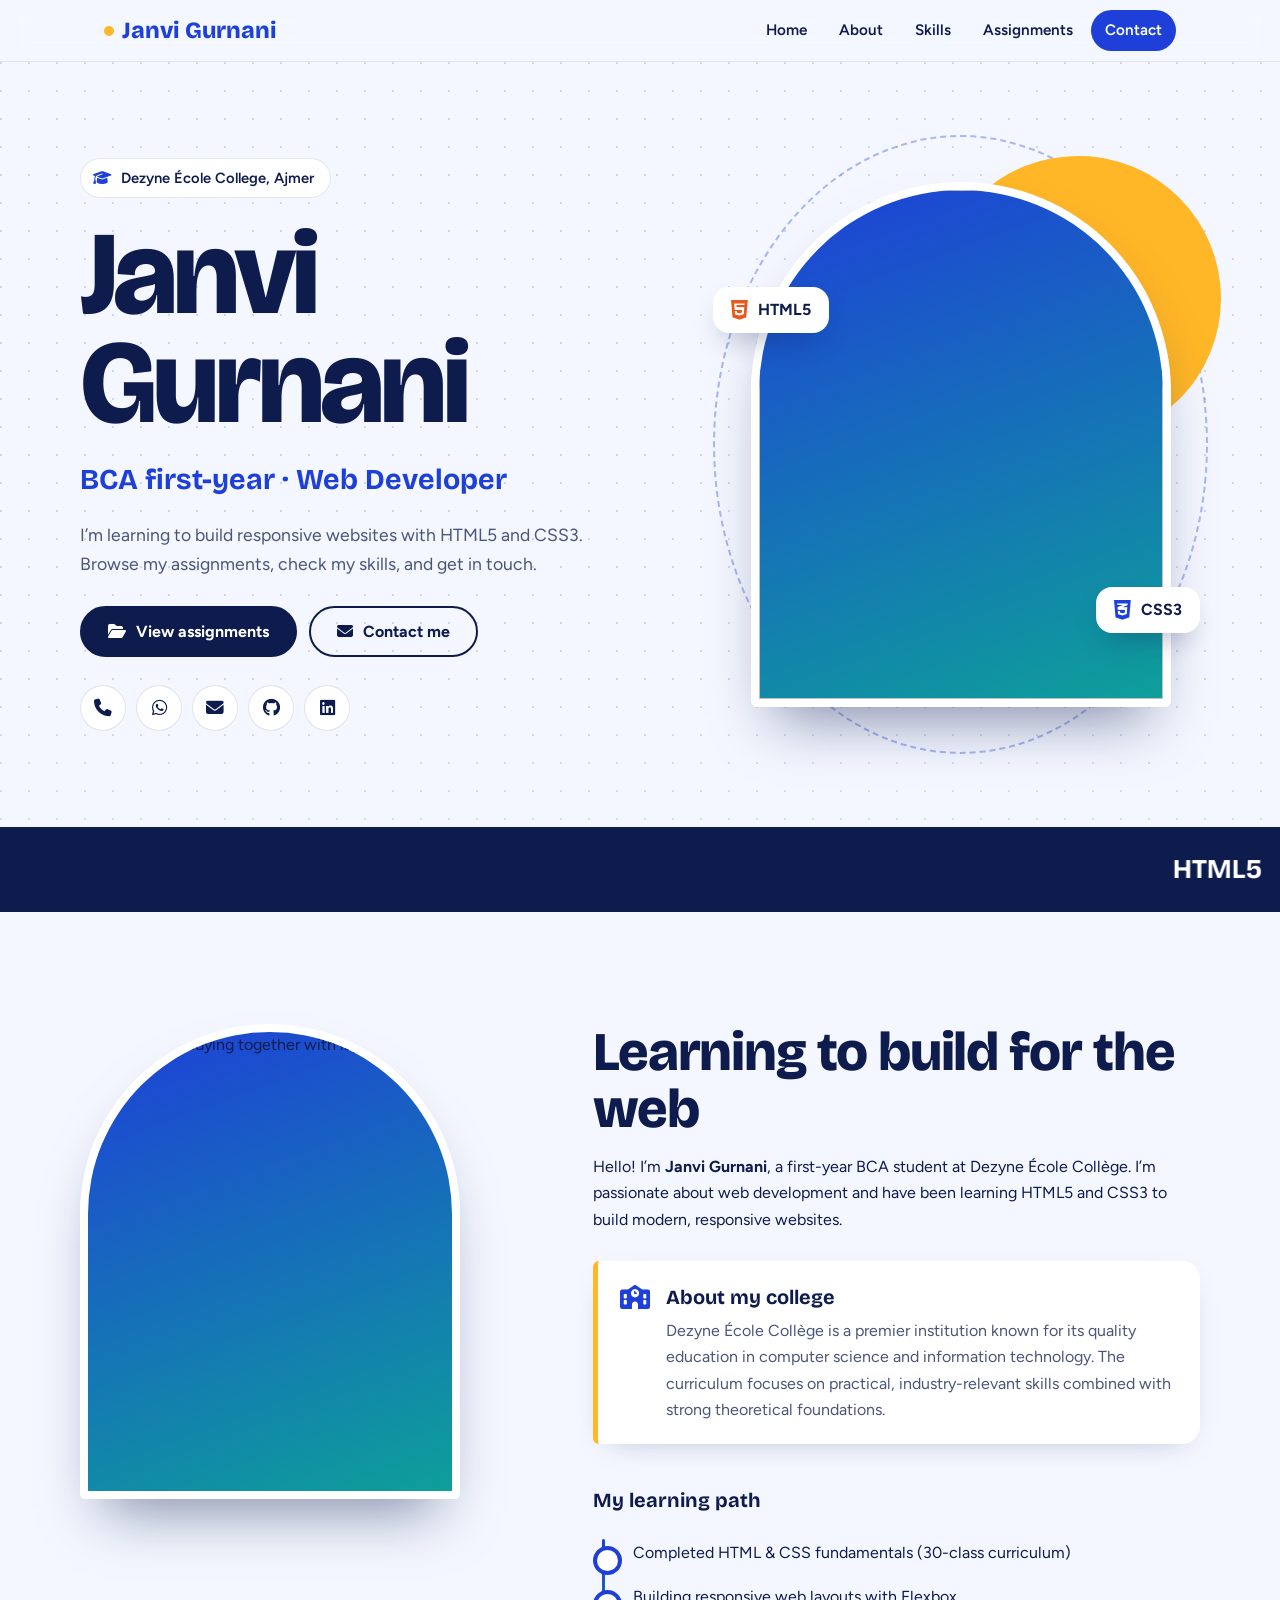
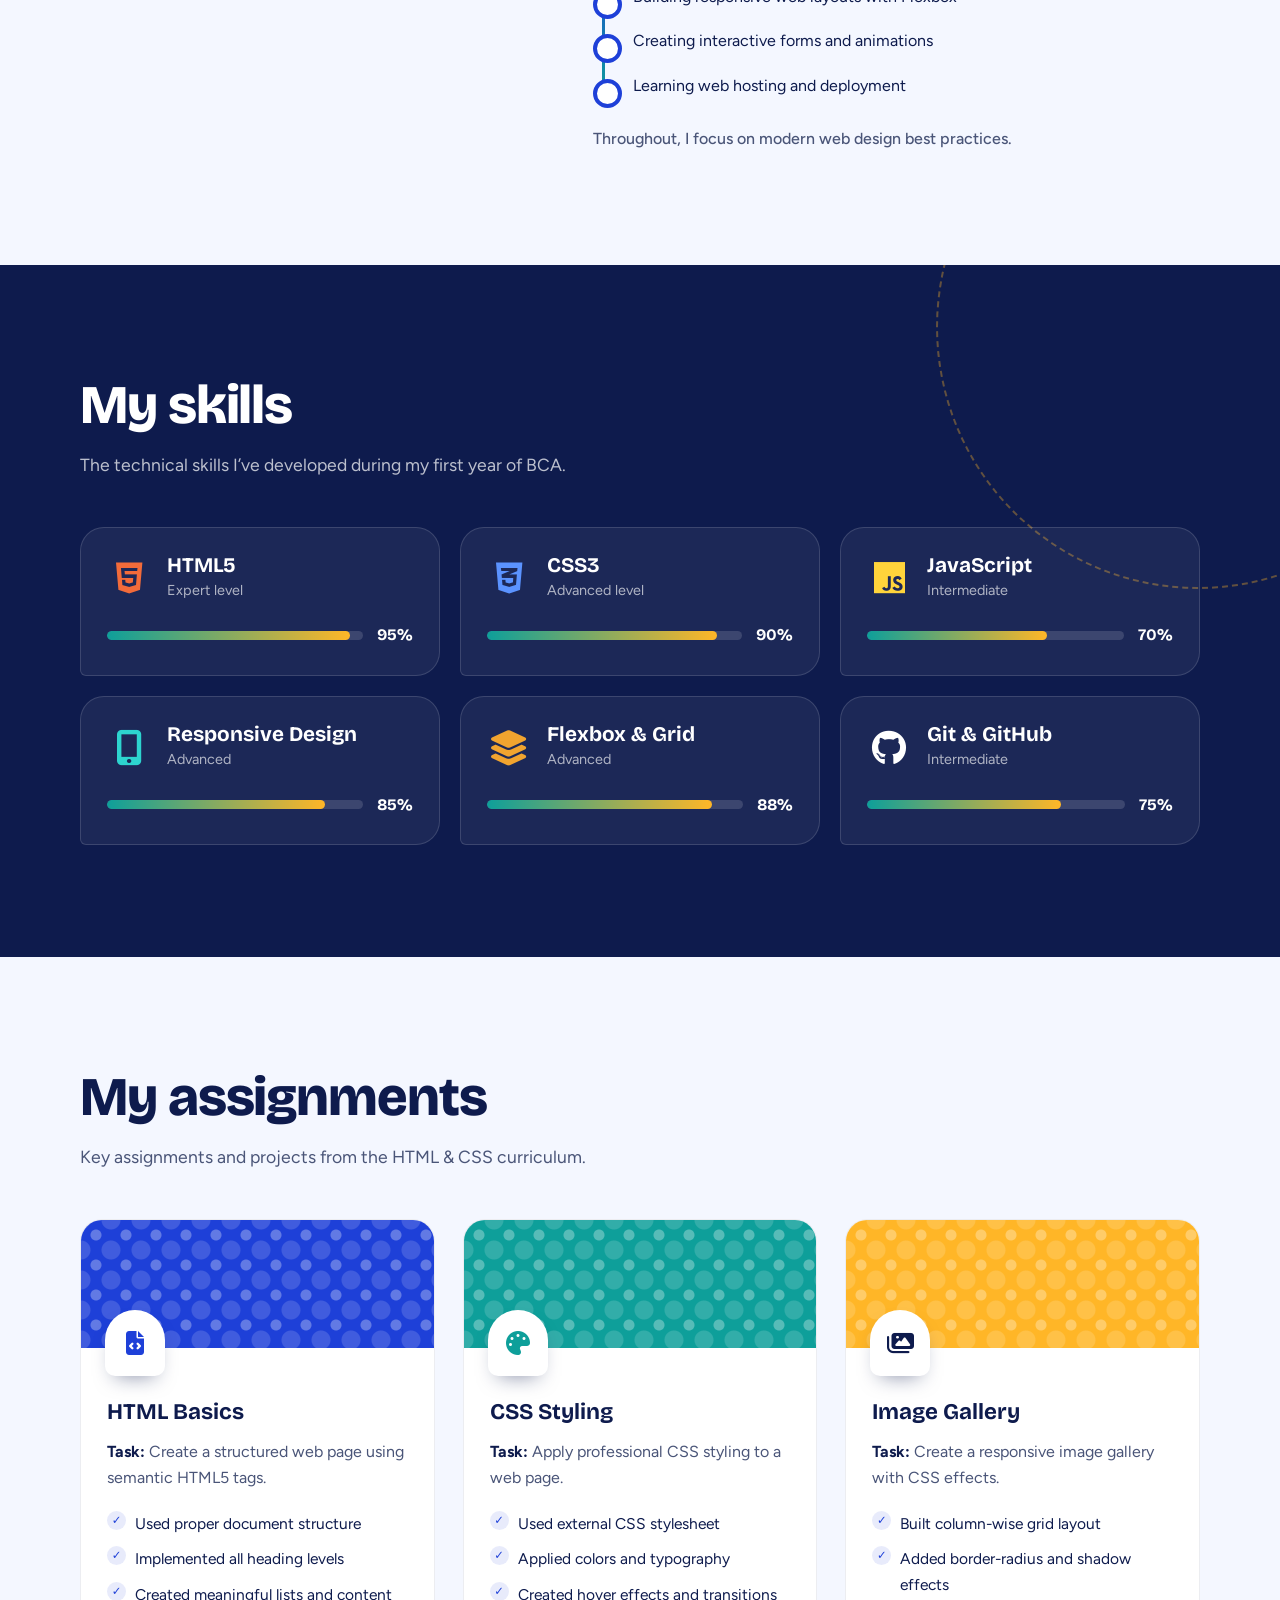
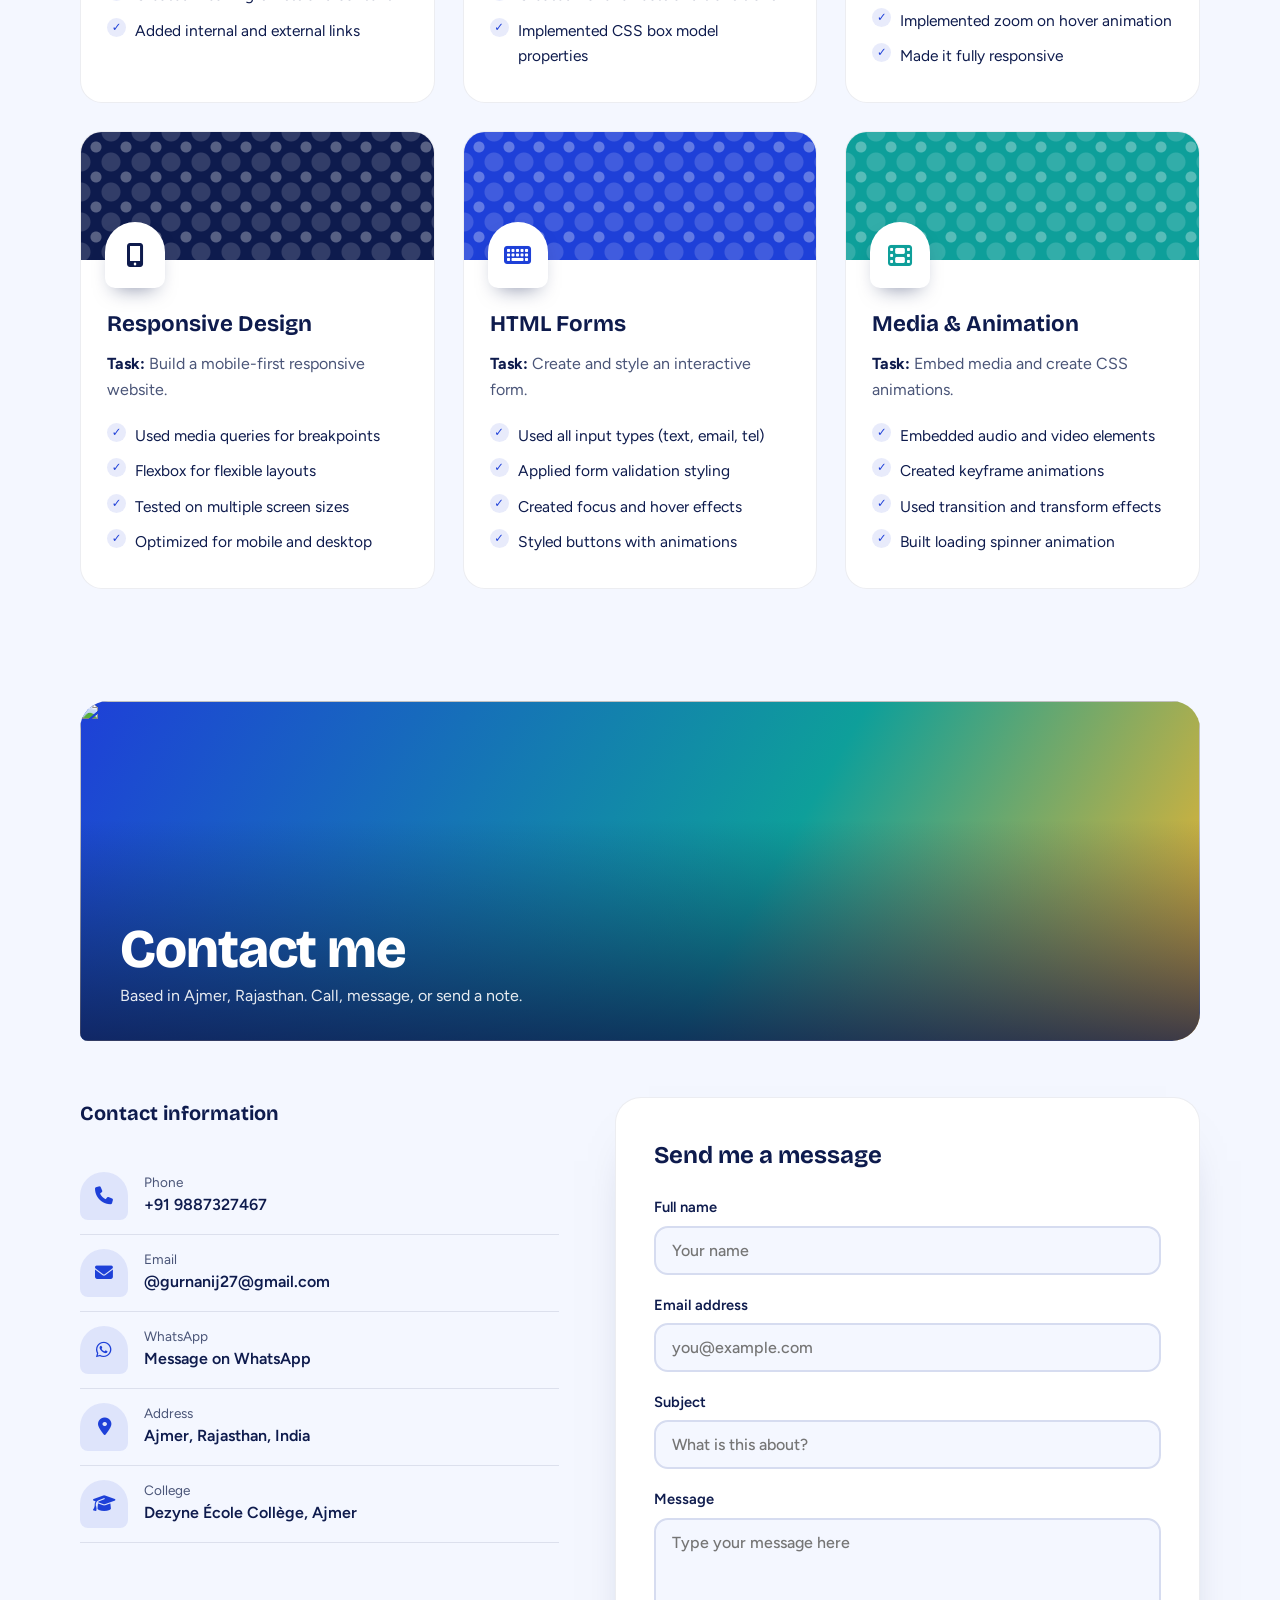
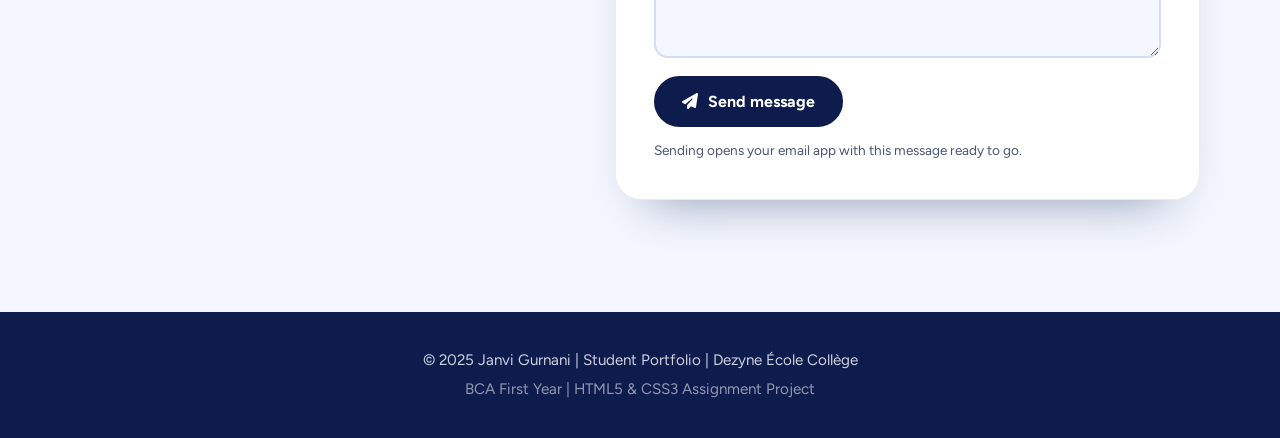
==== index.html @ 0226347c "Add files via upload" ====
<!DOCTYPE html>
<html lang="en">
<head>
    <meta charset="UTF-8">
    <meta name="viewport" content="width=device-width, initial-scale=1.0">
    <title>Document</title>
    <link rel="stylesheet" href="style.css">
    <link href="https://fonts.googleapis.com/css2?family=Bricolage+Grotesque:opsz,wght@12..96,200..800&family=Figtree:ital,wght@0,300..900;1,300..900&display=swap" rel="stylesheet">
    <link rel="stylesheet" href="https://cdnjs.cloudflare.com/ajax/libs/font-awesome/6.4.0/css/all.min.css">
</head>
<body>
    <header>
        <div class="navbar">
            <a class="logo" href="">
                <span class="dot"></span>
                <span class="name">Janvi Gurnani</span>
            </a>
            <nav>
                <ul>
                    <li><a href="#home">Home</a></li>
                    <li><a href="#about">About</a></li>
                    <li><a href="#skills">Skills</a></li>
                    <li><a href="#myassignments">Assignments</a></li>
                    <li><a class="blue" href="#contact-me">Contact</a></li>
                </ul>
            </nav>
        </div>
    </header>
    <main>
<section class="hero" id="home">
  <div class="hero-grid">
    <div class="right">
      <p class="college">
        <i class="fas fa-graduation-cap"></i> Dezyne École College, Ajmer
      </p>
      <h1>Janvi <br>Gurnani</h1>
      <p>BCA first-year · Web Developer</p>
      <p class="intro">I’m learning to build responsive websites with HTML5 and CSS3. Browse my assignments, check my skills, and get in touch.</p>
      <div class="buttons">
        <a class="btn b1" href="">
            <i class="fas fa-folder-open"></i> 
            View assignments
        </a>
        <a class="btn b2" href="">
            <i class="fas fa-envelope"></i> 
            Contact me
        </a>
      </div>
      <div class="socials">
        <a href="tel:+919887327467">
            <i class="fas fa-phone"></i>
        </a>
        <a href="https://wa.me/919887327467">
            <i class="fab fa-whatsapp"></i>
        </a>
        <a href="mailto:gurnanij27@gmail.com">
            <i class="fas fa-envelope"></i>
        </a>
        <a href="https://github.com/">
            <i class="fab fa-github"></i>
        </a>
        <a href="https://linkedin.com/">
            <i class="fab fa-linkedin"></i>
        </a>
      </div>
    </div>
    <div class="arch-wrap">
      <div class="oval">  
      </div>
      <div class="circle">
      </div>
      <div class="mirror">
        <img src="https://images.unsplash.com/photo-1498050108023-c5249f4df085?auto=format&fit=crop&w=900&q=80">
      </div>
      <div class="html"><i class="fab fa-html5"></i>HTML5
      </div>
      <div class="css"><i class="fab fa-css3-alt"></i>CSS3
      </div>
    </div>
  </div>
</section>
<div class="animation-scroll">
    <marquee behavior="" direction="">
    <div class="bullets">
      <span>HTML5</span>
      <span>CSS3</span>
      <span>JavaScript</span>
      <span>Responsive Design</span>
      <span>Flexbox &amp; Grid</span>
      <span>Git &amp; GitHub</span>
      <span>HTML5</span>
      <span>CSS3</span>
      <span>JavaScript</span>
      <span>Responsive Design</span>
      <span>Flexbox &amp; Grid</span>
      <span>Git &amp; GitHub</span>
    </div>
    </marquee>
</div>
<section class="about-us" id="about">
  <div class="about-box">
    <div class="about-left">
        <div class="mirror a">
            <img src="https://images.unsplash.com/photo-1522202176988-66273c2fd55f?auto=format&fit=crop&w=800&q=80"alt="Students studying together with laptops" width="800" height="1000" loading="lazy">
        </div>
    </div>
    <div class="about-right">
        <h2 class="title">Learning to build for the web</h2>
        <p>Hello! I’m <strong>Janvi Gurnani</strong>, a first-year BCA student at Dezyne École Collège. I’m passionate about web development and have been learning HTML5 and CSS3 to build modern, responsive websites.
        </p>
      <div class="note">
        <i class="fas fa-school"></i>
        <div>
          <h3>About my college</h3>
          <p>Dezyne École Collège is a premier institution known for its quality education in computer science and information technology. The curriculum focuses on practical, industry-relevant skills combined with strong theoretical foundations.</p>
        </div>
      </div>
      <h3 class="path-title">My learning path</h3>
      <ol class="path">
        <li>Completed HTML &amp; CSS fundamentals (30-class curriculum)</li>
        <li>Building responsive web layouts with Flexbox</li>
        <li>Creating interactive forms and animations</li>
        <li>Learning web hosting and deployment</li>
      </ol>
      <p class="path-note">Throughout, I focus on modern web design best practices.</p>
    </div>
  </div>
</section>
<section class="skills-blue" id="skills">
  <div class="container">
    <h2 class="title">My skills</h2>
    <p class="sub-heading">The technical skills I’ve developed during my first year of BCA.</p>
    <div class="skills-box">
      <div class="skill">
        <div class="skill-main">
            <i class="fab fa-html5"></i>
            <div class="html5">
                <h3>HTML5</h3>
                <p class="level">Expert level</p>
            </div>
        </div>
        <div class="loading">
            <div class="load-main">
                <div class="fill">
                </div>
            </div>
            <span class="percentage">95%
            </span>
        </div>
      </div>
      <div class="skill">
        <div class="skill-main">
            <i class="fab fa-css3-alt" style="color: #5B93FF;;"></i>
            <div class="css3">
                <h3>CSS3</h3>
                <p class="level">Advanced level</p>
            </div>
        </div>
        <div class="loading">
            <div class="load-main">
                <div class="fill f2">
                </div>
            </div>
            <span class="percentage">90%
            </span>
        </div>
      </div>
      <div class="skill">
        <div class="skill-main">
            <i class="fab fa-js" style="color: #FFD43B;;"></i>
            <div class="js">
                <h3>JavaScript</h3>
                <p class="level">Intermediate</p>
            </div>
        </div>
        <div class="loading">
            <div class="load-main">
                <div class="fill f3">
                </div>
            </div>
            <span class="percentage">70%
            </span>
        </div>
      </div>
      <div class="skill">
        <div class="skill-main">
            <i class="fas fa-mobile-alt" style="color: #2DD4CF;"></i>
            <div class="responsive">
                <h3>Responsive Design</h3>
                <p class="level">Advanced</p>
            </div>
        </div>
        <div class="loading">
            <div class="load-main">
                <div class="fill f4">
                </div>
            </div>
            <span class="percentage">85%
            </span>
        </div>
      </div>
      <div class="skill">
        <div class="skill-main">
            <i class="fas fa-layer-group" style="color: #f1a42f;"></i>
            <div class="flex">
                <h3>Flexbox &amp; Grid</h3>
                <p class="level">Advanced</p>
            </div>
        </div>
        <div class="loading">
            <div class="load-main">
                <div class="fill f5">
                </div>
            </div>
            <span class="percentage">88%
            </span>
        </div>
      </div>
      <div class="skill">
        <div class="skill-main">
            <i class="fab fa-github" style="color: white;"></i>
            <div class="git">
                <h3>Git &amp; GitHub</h3>
                <p class="level">Intermediate</p>
            </div>
        </div>
        <div class="loading">
            <div class="load-main">
                <div class="fill f6">
                </div>
            </div>
            <span class="percentage">75%
            </span>
        </div>
      </div>
    </div>
  </div>
</section>
<section class="assignment" id="myassignments">
  <div class="assignment-grid">
    <h2>My assignments</h2>
    <p>Key assignments and projects from the HTML &amp; CSS curriculum.</p>

    <div class="assign-grid">
      <article class="card">
        <a class="card-link" href="Assignment_Page.html" aria-label="Open assignments page: HTML Basics"></a>
        <div class="card-top">
          <div class="card-icon">
            <i class="fas fa-file-code"></i>
          </div>
        </div>
        <div class="card-body">
          <h3>HTML Basics</h3>
          <p class="task">
            <strong>Task:</strong> Create a structured web page using semantic HTML5 tags.
          </p>
          <ul class="points">
            <li>Used proper document structure</li>
            <li>Implemented all heading levels</li>
            <li>Created meaningful lists and content</li>
            <li>Added internal and external links</li>
          </ul>
        </div>
      </article>
      <article class="card">
        <a class="card-link" href="Assignment_Page.html" aria-label="Open assignments page: CSS Styling"></a>
        <div class="card-top t2">
          <div class="card-icon">
            <i class="fas fa-palette"></i>
          </div>
        </div>
        <div class="card-body">
          <h3>CSS Styling</h3>
          <p class="task"><strong>Task:</strong> Apply professional CSS styling to a web page.
          </p>
          <ul class="points">
            <li>Used external CSS stylesheet</li>
            <li>Applied colors and typography</li>
            <li>Created hover effects and transitions</li>
            <li>Implemented CSS box model properties</li>
          </ul>
        </div>
      </article>
      <article class="card">
        <a class="card-link" href="Assignment_Page.html" aria-label="Open assignments page: Image Gallery"></a>
        <div class="card-top t3">
          <div class="card-icon">
            <i class="fas fa-images"></i>
          </div>
        </div>
        <div class="card-body">
          <h3>Image Gallery</h3>
          <p class="task"><strong>Task:</strong> Create a responsive image gallery with CSS effects.</p>
          <ul class="points">
            <li>Built column-wise grid layout</li>
            <li>Added border-radius and shadow effects</li>
            <li>Implemented zoom on hover animation</li>
            <li>Made it fully responsive</li>
          </ul>
        </div>
      </article>
      <article class="card">
        <a class="card-link" href="Assignment_Page.html" aria-label="Open assignments page: Responsive Design"></a>
        <div class="card-top t4">
          <div class="card-icon">
            <i class="fas fa-mobile-alt"></i>
          </div>
        </div>
        <div class="card-body">
          <h3>Responsive Design</h3>
          <p class="task"><strong>Task:</strong> Build a mobile-first responsive website.
          </p>
          <ul class="points">
            <li>Used media queries for breakpoints</li>
            <li>Flexbox for flexible layouts</li>
            <li>Tested on multiple screen sizes</li>
            <li>Optimized for mobile and desktop</li>
          </ul>
        </div>
      </article>
      <article class="card">
        <a class="card-link" href="Assignment_Page.html" aria-label="Open assignments page: HTML Forms"></a>
        <div class="card-top t5">
          <div class="card-icon">
            <i class="fas fa-keyboard"></i>
          </div>
        </div>
        <div class="card-body">
          <h3>HTML Forms</h3>
          <p class="task"><strong>Task:</strong> Create and style an interactive form.
          </p>
          <ul class="points">
            <li>Used all input types (text, email, tel)</li>
            <li>Applied form validation styling</li>
            <li>Created focus and hover effects</li>
            <li>Styled buttons with animations</li>
          </ul>
        </div>
      </article>
      <article class="card">
        <a class="card-link" href="Assignment_Page.html" aria-label="Open assignments page: Media &amp; Animation"></a>
        <div class="card-top t6">
          <div class="card-icon">
            <i class="fas fa-film"></i>
          </div>
        </div>
        <div class="card-body">
          <h3>Media &amp; Animation</h3>
          <p class="task"><strong>Task:</strong> Embed media and create CSS animations.
          </p>
          <ul class="points">
            <li>Embedded audio and video elements</li>
            <li>Created keyframe animations</li>
            <li>Used transition and transform effects</li>
            <li>Built loading spinner animation</li>
          </ul>
        </div>
      </article>
    </div>
  </div>
</section>
<section class="contact-us" id="contact-me">
  <div>
    <div class="banner">
      <img src="https://images.unsplash.com/photo-1477587458883-47145ed94245?auto=format&fit=crop&w=1600&q=80" height="700" width="1600">
      <div class="banner-text">
        <h2 class="title">Contact me</h2>
        <p>Based in Ajmer, Rajasthan. Call, message, or send a note.</p>
      </div>
    </div>
    <div class="contact-grid">
      <div class="left">
        <h3 class="path-title">Contact information</h3>
        <ul class="info">
          <li>
            <span class="icons">
              <i class="fas fa-phone"></i>
            </span>
            <div>
              <small>Phone</small>
              <a href="tel:+919887327467">+91 9887327467</a>
            </div>
          </li>
          <li>
            <span class="icons">
              <i class="fas fa-envelope"></i>
            </span>
            <div>
              <small>Email</small>
              <a href="mailto:gurnanij27@gmail.com">@gurnanij27@gmail.com</a>
            </div>
          </li>
          <li>
            <span class="icons">
              <i class="fab fa-whatsapp"></i>
            </span>
            <div>
              <small>WhatsApp</small>
              <a href="https://wa.me/919887327467">Message on WhatsApp</a>
            </div>
          </li>
          <li>
            <span class="icons">
              <i class="fas fa-map-marker-alt"></i>
            </span>
            <div>
              <small>Address</small>
              <b>Ajmer, Rajasthan, India</b>
            </div>
          </li>
          <li>
            <span class="icons">
              <i class="fas fa-graduation-cap"></i>
            </span>
            <div>
              <small>College</small>
              <b>Dezyne École Collège, Ajmer</b>
            </div>
          </li>
        </ul>
      </div>
      <form>
        <h3>Send me a message</h3>
        <div class="field">
          <label>Full name</label>
          <input type="text" placeholder="Your name">
        </div>
        <div class="field">
          <label for="email">Email address</label>
          <input type="email" placeholder="you@example.com">
        </div>
        <div class="field">
          <label for="subject">Subject</label>
          <input type="text" placeholder="What is this about?">
        </div>
        <div class="field">
          <label for="message">Message</label>
          <textarea placeholder="Type your message here"></textarea>
        </div>
        <button class="btn primary" type="submit">
          <i class="fas fa-paper-plane"></i> Send message
        </button>
        <p class="hint">
          Sending opens your email app with this message ready to go.
        </p>
      </form>
    </div>
  </div>
</section>
<footer>
  <p>© 2025 Janvi Gurnani | Student Portfolio | Dezyne École Collège</p>
  <p>BCA First Year | HTML5 &amp; CSS3 Assignment Project</p>
</footer>
</body>
</html>
---- style.css ----
:root {
  --paper:     #F4F7FF;
  --white:     #FFFFFF;
  --ink:       #0E1B4D;
  --muted:     #4A5578;
  --cobalt:    #1E40D8;
  --turquoise: #0E9F9A;
  --marigold:  #FFB627;
  --display:   'Bricolage Grotesque', system-ui, sans-serif;
  --body:      'Figtree', system-ui, sans-serif;
  --ease:      cubic-bezier(.2, .8, .2, 1);
}
*{
    margin: 0;
    padding: 0;
    box-sizing: border-box;
}
header{
    position: fixed;
    top: 0;
    height: 10vh;
    width: 100%;
    background-color: var(--paper);
    z-index: 1000;
    border: 1px solid rgb(190, 190, 252);
}
body{
    background-color: var(--paper);
}
.navbar{
    width: 100%;
    padding: 10px 110px;
    display: flex;
    justify-content: space-between;
}
ul{
    list-style: none;
    display: flex;
    gap: 1%;
}
nav a{
    display: block;
    padding: 8px 14px;
    border-radius: 49px;
    text-decoration: none;
    font-weight: 600;
    font-size: 1rem;
    color: black;
}
nav a:hover{ 
    background: rgba(30, 64, 216, .1); 
    color: var(--cobalt); 
}
nav a .blue{ 
    background: var(--cobalt); 
    color: #fff; 
}
li>.blue:hover{
    background: var(--ink);
    color: #fff; 
}
.logo{
    display: flex;
    align-items: center;
    gap: 8px;
    font-family: var(--display);
    font-weight: 800;
    font-size: 1.45rem;
    color: var(--cobalt);
    text-decoration: none;
}
.logo>.dot{
    width: 10px;
    height: 10px;
    border-radius: 50%;
    background: var(--marigold);
    animation-name: pulse;
    animation-iteration-count: infinite;
    animation-duration: 2.4s;
    animation-timing-function: ease-in-out;
}
@keyframes pulse{
    0%{
        transform: scale(1);
    }
    50%{
        transform: scale(1.4);
    }
    100%{
        transform: scale(1);
    }
}
li .blue{
    background: var(--cobalt);
    color: #fff;
}
.hero{
    height: 111vh;
}
.hero-grid{
    margin-top: 10vh;
    height: 100vh;
}
.hero-grid{
    content: "";
    position: absolute;
    inset: 0;
    z-index: 0;
    background-image: radial-gradient(circle at 1px 1px, rgba(30, 64, 216, .18) 1.5px, transparent 0);
    background-size: 28px 28px;
}
.hero-grid{
    display: grid;
    grid-template-columns: 1.1fr .9fr;
    gap: 56px;
    padding: 60px 50px;
    align-items: center;
    background-image: radial-gradient(circle at
     1px 1px,
     rgba(30, 64, 216, .18) 1.5px, transparent 0);
}
.college{
    display: inline-flex;
    align-items: center;
    gap: 10px;
    background: var(--white);
    border: 1px solid rgba(14, 27, 77, .1);
    padding: 7px 16px 7px 12px;
    border-radius: 20px;
    font-size: .92rem;
    font-weight: 600;
}
.college .fas{
    color: var(--cobalt);
}
.right h1{
    color: var(--ink);
    font-family: var(--display);
    font-weight: 800;
    font-size: clamp(3.6rem, 10vw, 7.4rem);
    line-height: 0.9;
}
.right>:nth-child(3){
    font-family: var(--display);
    font-weight: 700;
    font-size: clamp(1.3rem, 3vw, 1.8rem);
    color: var(--cobalt);
    display: inline-block;
}
.right>:nth-child(4){
    margin: 16px 0 28px;
    color: var(--muted);
    font-size: 1.1rem;
}
.right>* + *{
    margin-top: 30px;
}
.buttons{
    display: flex;
    gap: 20px;
}
.btn{
    display: inline-flex;
    align-items: center;
    gap: 10px;
    font-weight: 700;
    font-size: 1.05rem;
    text-decoration: none;
    cursor: pointer;
    padding: 14px 26px;
    border-radius: 30px;
    border: 2px solid var(--ink);
    background: var(--ink);
    color: #fff;
}
.buttons>.b2{
    background: transparent;
    color: var(--ink);
    transition: 0.2s;
}
.buttons>.b2:hover{
    background-color: var(--marigold);
    border: 1px solid var(--marigold);
}
.socials{
    display: flex;
    gap: 10px;
    margin-top: 28px;
}
.socials a{
    width: 46px;
    height: 46px;
    display: flex;
    align-items: center;
    justify-content: center;
    border-radius: 50%;
    background: var(--white);
    border: 1px solid rgba(14, 27, 77, .12);
    font-size: 1.1rem;
    text-decoration: none;
    color: var(--ink);
}
.socials a:hover{
    background: var(--cobalt);
    color: #fff;
    transform: translateY(-5px) rotate(-7deg);
}
.oval{
    height: 400px;
    width: 550px;
    position: absolute;
    right: 5%;
    top: 20%;
    z-index: 0;
    border: 2px dashed var(--cobalt);
    border-radius: 50%;
    opacity: .35;
    animation-name: spin;
    animation-iteration-count: infinite;
    animation-duration: 45s;
}
@keyframes spin{
    from{
        transform: rotate(0deg);
    }
    50%{
        transform: rotate(180deg);
    }
    to{
        transform: rotate(360deg);
    }
}
.circle{
    height: 250px;
    width: 250px;
    position: absolute;
    top: 10%;
    right: 10%;
    z-index: 0;
    border-radius: 50%;
    background: var(--marigold);
}
.mirror{
    position: relative;
    margin-left: 10%;
    height: 70vh;
    width: 55vh;
    border-top-left-radius: 200px;
    border-top-right-radius: 200px;
    border: 8px solid var(--white);
    box-shadow: 0 34px 60px -24px rgba(14, 27, 77, .5);
    overflow: hidden;
}
.mirror img{
    height: 100%;
    width: 100%;
    object-fit: cover;
    transition: 0.4s;
}
.mirror:hover img{
    transform: scale(1.1);
}
.html{
    position: absolute;
    top: 34%;
    right: 35%;
    z-index: 2;
    display: flex;
    gap: 10px;
    background: var(--white);
    padding: 10px 18px;
    border-radius: 16px;
    font-weight: 700;
    box-shadow: 0 14px 30px -12px rgba(14, 27, 77, .4);
    font-size: 18px;
    font-family: 'figtree', system-ui, sans-serif;
    color: var(--ink);
    animation-name: float;
    animation-duration: 3.5s;
    animation-iteration-count: infinite;
}
@keyframes float{
    from{
        transform: translateY(10px);
    }
    50%{
        transform: translateY(0px);
    }
    to{
        transform: translateY(10px);
    }
}
.html i{
    font-size: 22px;
    color: #E8591D;
}
.css{
    position: absolute;
    top: 74%;
    right: 10%;
    z-index: 2;
    display: flex;
    gap: 10px;
    background: var(--white);
    padding: 10px 18px;
    border-radius: 16px;
    font-weight: 700;
    font-size: 18px;
    font-family: 'figtree', system-ui, sans-serif;
    box-shadow: 0 14px 30px -12px rgba(14, 27, 77, .4);
    animation-name: float2;
    animation-duration: 3.5s;
    animation-iteration-count: infinite;
}
@keyframes float2{
    from{
        transform: translateY(-10px);
    }
    50%{
        transform: translateY(0px);
    }
    to{
        transform: translateY(-10px);
    }
}
.css i{
    font-size: 22px;
    color: var(--cobalt);
}
.animation-scroll{
    height: 13vh;
    width: 100%;
    background: var(--ink);
    color: #fff;
    overflow: hidden;
    padding: 20px 0;
}
.bullets span::after {
    content: "✦";
    color: var(--marigold);
    font-size: 1.1rem;
    margin-left: 54px;
}
.bullets span{
    height: 80%;
    width: 20%;
    align-items: center;
    gap: 14px;
    font-family: var(--display);
    font-weight: 700;
    font-size: clamp(1.2rem, 2.6vw, 1.7rem);
    padding: 0 28px;
    white-space: nowrap;
}
.a{
    margin-left: 20%;
}
.about-us{
    height: 150vh;
    padding: clamp(64px, 9vw, 112px) 24px;
}
.about-box{
    display: grid;
    grid-template-columns: .85fr 1.15fr;
    gap: 64px;
}
.about-left{
    margin-top: 0%;
    height: 80%;
    position: sticky;
    top: 100px;
    align-self: star;
}
.about-left>.mirror{
    height: 78vh;
    width: 60vh;
}
.title{
    color: var(--ink);
    font-family: var(--display);
    font-weight: 800;
    font-size: clamp(2.1rem, 5vw, 3.4rem);
    line-height: 1.05;
    letter-spacing: -.02em;
    margin-bottom: 16px;
}
.about-right{
    margin-left: 0;
    padding: 0 60px;
}
.about-right>:nth-child(2){
    margin: 16px 0 28px;
    color: var(--ink);
    font-size: 1.05rem;
    line-height: 1.6;
    font-family: var(--body);
}
.note{
    height: 26vh;
    display: flex;
    gap: 16px;
    align-items: flex-start;
    background: var(--white);
    border-left: 5px solid var(--marigold);
    border-radius: 6px 18px 18px 6px;
    padding: 20px 22px;
    margin: 28px 0 40px;
    box-shadow: 0 10px 30px -18px rgba(14, 27, 77, .35);
}
.note h3{
    color: var(--ink);
    font-family: var(--display);
    font-size: 1.25rem;
    margin-bottom: 4px;
}
.note p{
    /* margin: 0; */
    font-size: 16px;
    font-family: var(--body);
    color: var(--muted);
    line-height: 1.5;
}
.note i{
    margin-top: 0.1%;
    font-size: 20px;
    color: var(--cobalt);
}
.path-title{
    font-size: 1.4rem;
    font-family: var(--display);
}
.path{
    list-style: none;
    position: relative;
    padding-left: 40px;
}
.path>li{
    margin-left: 3%;
    font-size: 1rem;
    margin-top: 2%;
    font-family: var(--body);
    color: var(--ink);
    line-height: 2.4;
    position: relative;
}
.path-note{
    line-height: 4;
    font-family: var(--body);
    color: var(--muted);
}
.path li::before{
    content: "";
    position: absolute;
    left: -40px;
    top: 5px;
    width: 21px;
    height: 21px;
    border-radius: 50%;
    background: var(--white);
    border: 4px solid var(--cobalt);
    transition: 0.3s;
}
.path li:hover::before{
    transform: scale(1.2);
    background-color: var(--marigold);
}
.skills-blue{
    height: 90vh;
}
.skills-blue{
    background: var(--ink);
    color: #fff;
    position: relative;
    overflow: hidden;
}
#skills{
    position: relative;
}
.container{
    padding: 70px 90px;
}
.container>h2{
    color: var(--white);
    font-family: var(--display);
    font-weight: 800;
    font-size: clamp(2.1rem, 5vw, 3.4rem);
    line-height: 1.05;
    letter-spacing: 1px;
    margin-bottom: 16px;
}
.sub-heading{
    color: rgba(255, 255, 255, .72);
    font-size: 1.2rem;
    letter-spacing: 1px;
}
.skills-box{
    position: relative;
    display: grid;
    grid-template-columns: repeat(3, 1fr);
    grid-template-rows: repeat(2, 1fr);
    gap: 30px;
    margin-top: 48px;
}
.skill{
    background: rgba(255, 255, 255, .06);
    border: 1px solid rgba(255, 255, 255, .14);
    border-radius: 24px;
    border-bottom-left-radius: 6px;
    padding: 26px;
    transition: .3s;
}
.skill:hover{
    transform: translateY(-10px);
    border: 1px solid var(--marigold);
    background: rgba(255, 255, 255, 0.116);
}
.skill-main{
    display: flex;
    align-items: center;
    gap: 18px;
    margin-bottom: 20px;
}
.skill-main i{
    color: #f26b3a;
    font-size: 2rem;
}
.skill-main h3{
    font-family: var(--display);
}
.skill-main .level{
    font-family: var(--body);
    color: rgb(141, 141, 241);
}
.loading{
    display: flex;
    align-items: center;
    gap: 14px;
}
.load-main{
    /* border: 1px solid black; */
    height: 10px;
    width: 90%;
    background: rgba(255, 255, 255, .14);
    border-radius: 9px;
    overflow: hidden;
}
.fill{
    border-radius: 9px;
    height: 100%;
    width: 93%;
    background: linear-gradient(90deg, var(--turquoise), var(--marigold));
}
.f2{
    width: 90%;
}
.f3{
    width: 70%;
}
.f4{
    width: 85%;
}
.f5{
    width: 85%;
}
.f6{
    width: 75%;
}
.percentage{
    font-weight: 700;
}
.skills-blue::before{
    content: "";
    position: absolute;
    width: 520px;
    height: 520px;
    border-radius: 50%;
    right: -190px;
    top: -250px;
    border: 2px dashed rgba(255, 182, 39, .35);
    animation: spin 60s linear infinite;
}
.assignment-grid{
    height: 175vh;
    padding: 25px 35px;
}
.assignment-grid>h2{
    color: var(--ink);
    font-family: var(--display);
    font-size: 2.5rem;
    font-weight: 900;
}
.assignment-grid>:nth-child(2){
    font-family: var(--body);
    color: var(--muted);
    font-size: 1.2rem;
}
.assign-grid{
    display: grid;
    grid-template-columns: repeat(3, 1fr);
    grid-template-rows: repeat(2, 1fr);
    gap: 28px;
    margin-top: 48px;
}
.card{
    height: 68vh;
    background: var(--white);
    border-radius: 22px;
    overflow: hidden;
}
.card-top{
    position: relative;
    height: 33%;
    width: 100%;
    background-color: var(--cobalt);
    background-image: radial-gradient(circle, rgba(255, 255, 255, .3) 0 5px, transparent 6px), radial-gradient(circle, rgba(255, 255, 255, .15) 0 9px, transparent 10px);
    background-size: 30px 30px;
    background-position: 0 0, 15px 15px;
}
.t2{
    background-color: var(--turquoise);
}
.t3{
    background-color: var(--marigold);
}
.t4{
    background-color: var(--ink);
}
.t5{
    background-color: var(--cobalt);
}
.t6{
    background-color: var(--turquoise);
}
.card-icon{
    position: absolute;
    top: 74%;
    left: 6%;
    height: 66px;
    width: 59px;
    background: var(--white);
    border-radius: 30px 30px 10px 10px;
    display: flex;
    align-items: center;
    justify-content: center;
    font-size: 1.4rem;
    box-shadow: 0 10px 20px -10px rgba(14, 27, 77, .5);
}
.card-body{
    line-height: 1.3;
    padding: 45px 27px;
}
.card-body h3{
    color: var(--ink);
    font-family: var(--display);
    font-size: 1.4rem;
    margin-bottom: 8px;
}
.task strong{
    color: var(--ink);
}
.task{
    font-family: var(--body);
    color: var(--muted);
    margin-bottom: 14px;
    font-size: 1rem;
    letter-spacing: 2%;
}
.points{
    display: flex;
    flex-direction: column;
    list-style-type: none;
}
.points>li{
    font-style: var(--body);
    color: var(--ink);
    position: relative;
    padding: 5px 0 5px 28px;
    font-size: 1.05rem;
    font-weight: 500;
}
.points li::before{
    content: "✓";
    position: absolute;
    left: 0;
    top: 5px;
    width: 19px;
    height: 19px;
    border-radius: 50%;
    background: rgba(30, 64, 216, .1);
    color: var(--cobalt);
    font-size: .72rem;
    font-weight: 700;
    display: flex;
    align-items: center;
    justify-content: center;
}
.contact-us{
    height: 165vh;
}
.banner::after{
    content: "";
    position: absolute;
    inset: 0;
    background: linear-gradient(to top, rgba(14, 27, 77, .8), transparent 65%);
}
.banner img{
    width: 100%;
    height: 100%;
    object-fit: cover;
    animation-name: img-scale;
    animation-duration: 24s;
    animation-iteration-count: infinite;
    transition: 2s;
}
@keyframes img-scale{
    from{
        transform: scale(1);
    }
    50%{
        transform: scale(1.1);
    }
    to{
        transform: scale(1);
    }
}
.banner{
    margin: 2px 30px;
    position: relative;
    height: clamp(220px, 32vw, 340px);
    border-radius: 28px 28px 28px 8px;
    overflow: hidden;
    margin-bottom: 56px;
    background: linear-gradient(120deg, var(--cobalt), var(--turquoise) 60%, var(--marigold));
}
.banner-text>.title{
    color: white;
}
.banner-text{
    position: absolute;
    height: 30px;
    bottom: 50%;
    left: 5%;
    color: transparent;
    color: rgb(158, 92, 92);
}
.contact-grid {
    display: grid;
    grid-template-columns: .9fr 1.1fr;
    gap: 56px;
    align-items: start;
}
.left{
    padding: 1px 50px;
}
.left>.info{
    display: flex;
    flex-direction: column;
}
.info b{
    font-size: 1rem;
    font-family: var(--body);
    color: var(--ink);
}
.info li{
    display: flex;
    gap: 16px;
    align-items: center;
    padding: 14px 0;
    border-bottom: 1px solid rgba(14, 27, 77, .1);
}
.info>li:hover .icons{
    transform: translateY(-2px);
    background-color: var(--cobalt);
    color: white;
}
.icons{
    transition: 0.4s;
}
.info .icons{
    width: 48px;
    height: 48px;
    display: flex;
    align-items: center;
    justify-content: center;
    background: rgba(30, 64, 216, .1);
    border-radius: 24px 24px 8px 8px;
    font-size: 1.12rem;
    color: var(--cobalt);
}
.info a{
    font-weight: 600;
    text-decoration: none;
    color: var(--ink);
    font-family: var(--body);
}
.info small{
    display: block;
    color: var(--muted);
    font-size: .85rem;
    line-height: 1.3;
}
form {
    height: 94vh;
    margin-right: 10%;
    background: var(--white);
    border-radius: 26px;
    padding: clamp(22px, 4vw, 38px);
    border: 1px solid rgba(14, 27, 77, .08);
    box-shadow: 0 30px 50px -34px rgba(14, 27, 77, .5);
}
form h3{
    font-family: var(--display);
    font-size: 1.5rem;
    margin-bottom: 20px;
    color: var(--ink);
}
.field label{
    display: block;
    font-weight: 600;
    font-size: .92rem;
    margin-bottom: 6px;
    font-family: var(--body);
    color: var(--ink);
    line-height: 1.5;
    margin-top: 3%;
}
.field input, .field textarea{
    width: 100%;
    font: 500 1rem var(--body);
    color: var(--ink);
    padding: 13px 16px;
    border-radius: 14px;
    border: 2px solid #D6DCF0;
    background: var(--paper);
    transition: border-color .25s, box-shadow .25s, background .25s;
}
.hint{
    margin-top: 12px;
    font-size: 1rem;
    color: var(--muted);
    font-family: var(--body);
}
.primary{
    margin-top: 3%;
    transition: 0.3s;
}
.primary:hover{
    transform: translateY(-2px);
    color: white;
    border: 1px solid var(--cobalt);
    background-color: var(--cobalt);
}
.banner-text{
    z-index: 1;             
    height: auto;
    left: clamp(20px, 4vw, 40px);
    bottom: clamp(18px, 3vw, 32px);
    color: #fff;
}
.banner-text .title{
    color: #fff;
    margin-bottom: 4px;
}
.banner-text p{
    color: #fff;
    opacity: .9;
    font-family: var(--body);
}
.card{
    border: 1px solid rgba(14, 27, 77, .08);
    transition: transform .4s var(--ease), box-shadow .4s var(--ease);
}
.card:hover{
    transform: translateY(-8px);
    box-shadow: 0 30px 50px -28px rgba(14, 27, 77, .5);
}
.card-top{
    transition: background-position 1s var(--ease);
}
.card:hover .card-top{
    background-position: 30px 30px, 45px 45px;
}
.card-icon{
    color: var(--cobalt);
    transition: transform .4s var(--ease);
}
.t2 .card-icon{ 
    color: var(--turquoise); 
}
.t3 .card-icon{ 
    color: var(--ink); 
}
.t4 .card-icon{ 
    color: var(--ink); 
}
.t5 .card-icon{ 
    color: var(--cobalt); 
}
.t6 .card-icon{ 
    color: var(--turquoise); 
}
.card:hover .card-icon{
    transform: translateY(-6px);
}
footer{
    background: var(--ink);
    color: rgba(255, 255, 255, .8);
    text-align: center;
    padding: 36px 24px;
    font-size: .95rem;
}
footer p + p{
    margin-top: 4px;
    color: rgba(255, 255, 255, .55);
}
html{ 
    scroll-behavior: smooth; 
}
body{
    font-family: var(--body);
    color: var(--ink);
    line-height: 1.65;
    overflow-x: clip;
}
img{ 
    display: block; 
    max-width: 100%; 
}
a{ color: inherit; }
/* ----------Header---------- */
header{
    position: sticky;
    top: 0;
    height: auto;
    background: rgba(244, 247, 255, .88);
    backdrop-filter: blur(12px);
    -webkit-backdrop-filter: blur(12px);
    border: 0;
    border-bottom: 1px solid rgba(14, 27, 77, .08);
}
.navbar{
    max-width: 1120px;
    margin: 0 auto;
    padding: 10px 24px;
    align-items: center;
    gap: 16px;
}
nav ul{ 
    gap: 4px; 
}
nav a{
    font-size: .95rem;
    white-space: nowrap;
    color: inherit;
    transition: background .25s, color .25s;
}
nav a.blue, li .blue{ 
    background: var(--cobalt); 
    color: #fff; 
}
nav a.blue:hover, li>.blue:hover{ 
    background: var(--ink); 
    color: #fff; 
}
section{ 
    scroll-margin-top: 56px; 
}
/* ----------Home---------- */
.hero{
    height: auto;
    position: relative;
    overflow: hidden;
    padding: clamp(48px, 8vw, 96px) 24px clamp(64px, 8vw, 96px);
}
.hero::before{
    content: "";
    height: 170vh;
    position: absolute;
    inset: 0;
    z-index: 0;
    background-image: radial-gradient(circle at 1px 1px, rgba(30, 64, 216, .18) 1.5px, transparent 0);
    background-size: 28px 28px;
    -webkit-mask-image: linear-gradient(to bottom, #000 40%, transparent);
    mask-image: linear-gradient(to bottom, #000 40%, transparent);
}
.hero-grid{
    position: relative;
    inset: auto;
    z-index: 1;
    height: auto;
    margin-top: 0;
    max-width: 1120px;
    margin-inline: auto;
    padding: 0;
    gap: 56px;
    background-image: none;
}
.college{ 
    font-family: var(--body); 
    border-radius: 999px; 
    line-height: 1.65; 
}
.right h1{
    letter-spacing: -.035em;
    line-height: .92;
    margin: 22px 0 18px;
    font-size: clamp(3.6rem, 10vw, 7.4rem);
}
.right>*+*{ 
    margin-top: 0; 
}
.right>.college + h1{ 
    margin-top: 22px; 
}
.right>:nth-child(3){ 
    margin: 0; 
}
.right>:nth-child(4), .right>.intro{
    max-width: 46ch;
    margin: 16px 0 28px;
    font-family: var(--body);
    line-height: 1.65;
}
.buttons{ 
    flex-wrap: wrap; gap: 12px; 
}
.btn{ 
    font-family: var(--body); 
    font-size: 1rem; 
    border-radius: 999px; 
    line-height: normal;
    transition: transform .25s var(--ease), background .25s, color .25s, box-shadow .25s; 
}
.btn.b1:hover{ 
    background: var(--cobalt); 
    border-color: var(--cobalt); 
    transform: translateY(-3px);
    box-shadow: 0 12px 24px -10px rgba(30, 64, 216, .6); 
}
.buttons>.b2{ 
    border: 2px solid var(--ink); 
}
.buttons>.b2:hover{ 
    background: var(--marigold); 
    border: 2px solid var(--marigold); 
    transform: translateY(-3px); 
}
.socials{ 
    margin-top: 28px; 
}
.socials a{ 
    transition: transform .3s var(--ease), background .25s, color .25s; 
}
.arch-wrap{
    position: relative;
    width: 100%;
    max-width: 420px;
    aspect-ratio: 4 / 5;
    margin-inline: auto;
}
.arch-wrap .mirror{
    position: relative;
    z-index: 1;
    margin: 0;
    width: 100%;
    height: 100%;
    border-radius: 999px 999px 28px 28px;
    background: linear-gradient(160deg, var(--cobalt), var(--turquoise));
}
.mirror img{ 
    transition: transform 1.2s var(--ease); 
}
.mirror:hover img{ 
    transform: scale(1.07); 
}
.arch-wrap .oval{
    inset: -9%;
    width: auto;
    height: auto;
    animation: spin 45s linear infinite;
}
.arch-wrap .circle{
    top: -5%;
    right: -12%;
    width: 68%;
    height: auto;
    aspect-ratio: 1;
}
.html, .css{
    z-index: 2;
    align-items: center;
    gap: 10px;
    font-family: var(--body);
    font-size: 1rem;
    animation: float 5s ease-in-out infinite;
}
.html i, .css i{ 
    font-size: 1.4rem; 
}
.html{ 
    top: 20%; 
    right: auto; 
    left: -9%; 
}
.css{ 
    top: auto; 
    bottom: 14%; 
    right: -7%; 
    animation-delay: -2.5s; 
}
@keyframes float{ 
    from{ 
        transform: none; 
    } 
    50%{ 
        transform: translateY(-14px); 
    } 
    to{ 
        transform: none; 
    } 
}
.animation-scroll{
    height: auto;
    padding: 20px 0;
}
.animation-scroll marquee{ 
    display: block; 
}
.bullets{ 
    display: flex; 
    width: max-content; 
}
.bullets span{
    display: flex;
    align-items: center;
    gap: 14px;
    height: auto;
    width: auto;
    padding: 0 28px;
    line-height: 1.65;
}
.bullets span::after{ 
    font-size: 1rem; 
    margin-left: 28px; 
}
/* ---------- About ---------- */
.about-us{
    height: auto;
    padding: clamp(64px, 9vw, 112px) 24px;
}
.about-box{
    max-width: 1120px;
    margin-inline: auto;
    gap: 64px;
    align-items: start;
}
.about-left{ 
    height: auto; 
    align-self: start; 
    top: 100px; 
}
.about-left>.mirror{
    height: auto;
    width: 100%;
    max-width: 380px;
    aspect-ratio: 4 / 5;
    margin: 0;
    border-radius: 999px 999px 28px 28px;
    background: linear-gradient(160deg, var(--cobalt), var(--turquoise));
}
.about-left>.mirror:hover img{ 
    transform: none; 
}
.a{ 
    margin-left: 0; 
}
.about-right{ 
    padding: 0; 
}
.about-right>:nth-child(2){
    margin: 0 0 16px;
    max-width: 60ch;
    font-size: 1rem;
    line-height: 1.65;
    color: var(--ink);
}
.note{
    height: auto;
    margin: 28px 0 40px;
}
.note i{ 
    font-size: 1.5rem; 
    margin-top: 4px; 
}
.note h3, .path-title{
    font-family: var(--display);
    font-size: 1.25rem;
    margin-bottom: 4px;
    line-height: 1.65;
}
.note p{ 
    font-size: 1rem; 
    line-height: 1.65; 
    margin: 0; 
}
.path-title{ 
    margin-bottom: 14px; 
}
.path::before{
    content: "";
    position: absolute;
    left: 9px;
    top: 8px;
    bottom: 8px;
    width: 3px;
    border-radius: 3px;
    background: linear-gradient(var(--cobalt), var(--turquoise));
}
.path>li{
    margin: 0;
    padding: 9px 0;
    line-height: 1.65;
    font-size: 1rem;
}
.path li::before{ 
    top: 15px; 
    transition: background .3s, transform .3s var(--ease); 
}
.path li:hover::before{ 
    transform: scale(1.25); 
}
.path-note{
    line-height: 1.65;
    margin-top: 18px;
    font-weight: 500;
}
/* ---------- Skills ---------- */
.skills-blue{
    height: auto;
    padding: clamp(64px, 9vw, 112px) 24px;
}
.skills-blue::before{ 
    right: -180px; 
    top: -200px; 
}
.container{
    max-width: 1120px;
    margin-inline: auto;
    padding: 0;
}
.container>h2{
    letter-spacing: -.02em;
    margin-bottom: 16px;
}
.sub-heading{
    max-width: 58ch;
    font-family: var(--body);
    font-size: 1.1rem;
    letter-spacing: 0;
    line-height: 1.65;
}
.skills-box{
    grid-template-columns: repeat(auto-fit, minmax(300px, 1fr));
    grid-template-rows: none;
    gap: 20px;
    margin-top: 48px;
}
.skill{
    border-radius: 24px 24px 24px 6px;
    transition: transform .35s var(--ease), border-color .3s, background .3s;
}
.skill:hover{
    transform: translateY(-8px);
    border: 1px solid var(--marigold);
    background: rgba(255, 255, 255, .1);
}
.skill-main{ 
    gap: 16px; 
}
.skill-main i{
    font-size: 2.2rem;
    width: 44px;
    text-align: center;
    transition: transform .4s var(--ease);
}
.skill:hover .skill-main i{ 
    transform: scale(1.2) rotate(-6deg); 
}
.skill-main h3{ 
    font-size: 1.3rem; 
    line-height: 1.2; 
}
.skill-main .level{
    font-size: .9rem;
    color: rgba(255, 255, 255, .65);
    line-height: 1.65;
}
.fill{ 
    width: 95%; 
}
.f2{ 
    width: 90%; 
}
.f3{ 
    width: 70%; 
}
.f4{ 
    width: 85%; 
}
.f5{ 
    width: 88%; 
}
.f6{ 
    width: 75%; 
}
.loading{ 
    gap: 14px; 
}
.load-main{ 
    flex: 1; 
    width: auto; 
    height: 9px; 
}
.percentage{
    font-family: var(--display);
    font-weight: 700;
    min-width: 3ch;
    text-align: right;
}
/* ---------- Assignments ---------- */
.assignment{ 
    padding: clamp(64px, 9vw, 112px) 24px; 
}
.assignment-grid{
    height: auto;
    max-width: 1120px;
    margin-inline: auto;
    padding: 0;
}
.assignment-grid>h2{
    font-size: clamp(2.1rem, 5vw, 3.4rem);
    font-weight: 800;
    line-height: 1.05;
    letter-spacing: -.02em;
    margin-bottom: 16px;
}
.assignment-grid>:nth-child(2){
    max-width: 58ch;
    font-size: 1.1rem;
    line-height: 1.65;
}
.assign-grid{
    grid-template-columns: repeat(auto-fit, minmax(300px, 1fr));
    grid-template-rows: none;
    gap: 28px;
    margin-top: 48px;
}
.card{ 
    height: auto; 
}
.card-top{ 
    height: 128px; 
}
.card-icon{
    top: auto;
    bottom: -28px;
    left: 24px;
    width: 60px;
    height: 66px;
    font-size: 1.5rem;
}
.card-body{ 
    padding: 46px 26px 28px; 
    line-height: 1.65; 
}
.card-body h3{ 
    font-size: 1.4rem; 
    margin-bottom: 8px; 
    line-height: 1.65; 
}
.task{ 
    letter-spacing: 0; 
    font-size: 1rem; 
    line-height: 1.65; 
}
.points>li{
    font-family: var(--body);
    font-size: .97rem;
    font-weight: 400;
    line-height: 1.65;
}
.points li::before{ 
    display: grid; 
    place-items: center; 
}
/* ---------- Contact ---------- */
.contact-us{
    height: auto;
    max-width: 1168px;
    margin-inline: auto;
    padding: 0 24px clamp(64px, 9vw, 112px);
}
.banner{ 
    margin: 0 0 56px; 
}
.banner img{ 
    animation: banner 24s ease-in-out infinite alternate; 
    transition: none; 
}
@keyframes banner{ 
    from{ 
        transform: none; 
    } 
    to{ 
        transform: scale(1.12) translateX(-2%); 
    } 
}
.contact-grid{ 
    gap: 56px; 
}
.left{ 
    padding: 0; 
}
.left>.info{ 
    margin-top: 28px; 
}
.info b{ 
    font-weight: 600; 
}
.info a:hover{ 
    color: var(--cobalt); 
    text-decoration: underline; 
}
.info .icons{ 
    flex: none; 
    transition: background .3s, color .3s, transform .3s var(--ease); 
}
.info>li:hover .icons{ 
    transform: translateY(-3px); 
}
.info small{ 
    font-family: var(--body); 
}
form{
    height: auto;
    margin-right: 0;
    padding: clamp(22px, 4vw, 38px);
}
form h3{ 
    line-height: 1.65; 
}
.field{ 
    margin-bottom: 18px; 
}
.field label{ 
    margin-top: 0; 
    line-height: 1.65; 
}
.field input, .field textarea{ 
    font-family: var(--body); 
}
.field textarea{ 
    min-height: 140px; 
    resize: vertical; 
    display: block; 
}
.field input:focus, .field textarea:focus{
    outline: none;
    border-color: var(--cobalt);
    background: var(--white);
    box-shadow: 0 0 0 5px rgba(30, 64, 216, .15);
}
.primary{ 
    margin-top: 0; 
    font-family: var(--body); 
    font-size: 1rem; 
}
.primary{ 
    line-height: normal;
    transition: transform .25s var(--ease), background .25s, color .25s, box-shadow .25s; 
}
.primary:hover{ 
    border: 2px solid var(--cobalt); 
    transform: translateY(-3px); box-shadow: 0 12px 24px -10px rgba(30, 64, 216, .6); 
}
.hint{ 
    font-size: .85rem; 
    line-height: 1.65; 
}
/* ---------- Footer ---------- */
footer{ 
    line-height: 1.65; 
    font-family: var(--body);
 }
/* ----------MEDIA---------- */
@media (max-width: 1024px){
    .hero-grid{ 
        gap: 40px; 
    }
    .about-box{ 
        gap: 48px; 
    }
    .contact-grid{ 
        gap: 40px; 
    }
}
@media (max-width: 860px){
    .hero-grid, .about-box, .contact-grid{ 
        grid-template-columns: 1fr; 
        gap: 48px; 
    }
    .about-left{ 
        position: static; 
    }
    .arch-wrap{ 
        max-width: 320px; 
    }
    .html{ 
        left: -4%; 
    }
    .css{ 
        right: -4%; 
    }
}
@media (max-width: 560px){
    .navbar{ 
        padding: 8px 14px; 
    }
    .logo .name{ 
        display: none; 
    }
    nav a{ 
        padding: 8px 10px; 
        font-size: .88rem; 
    }
    .skills-box, .assign-grid{ 
        grid-template-columns: 1fr; 
    }
}
@media(prefers-reduced-motion: reduce){
    *, *::before, *::after{ 
        animation: none !important; 
        transition: none !important; 
        scroll-behavior: auto !important; 
    }
}
.card{ 
    position: relative; 
}
.card-link{
    position: absolute;
    top: 0;
    left: 0;
    right: 0;
    bottom: 0;
    z-index: 3;
    border-radius: inherit;
    cursor: pointer;
}
.card-link:focus-visible{
    outline: 3px solid var(--cobalt);
    outline-offset: -3px;
}
.assignments-page{
    min-height: 100vh;
    display: flex;
    flex-direction: column;
}
.assignments-page main{ 
    flex: 1; 
}
.assignments-page .page-title{
    font-family: var(--display);
    font-weight: 800;
    font-size: clamp(2.1rem, 5vw, 3.4rem);
    line-height: 1.05;
    letter-spacing: -.02em;
    color: var(--ink);
    margin-bottom: 16px;
}
.assignments-page .page-lead{
    font-family: var(--body);
    max-width: 58ch;
    color: var(--muted);
    font-size: 1.1rem;
    line-height: 1.65;
}

.assignments-page .card{
    display: flex;
    flex-direction: column;
    scroll-margin-top: 90px;
}
.assignments-page .card-top{ 
    height: 72px; 
}
.assignments-page .card-icon{
    left: 22px;
    bottom: -26px;
    width: 52px;
    height: 58px;
    font-size: 1.25rem;
    border-radius: 26px 26px 9px 9px;
}
.assignments-page .card-body{
    flex: 1;
    display: flex;
    flex-direction: column;
    padding: 40px 22px 22px;
}
.assignments-page .card-body h3{ 
    line-height: 1.3; 
}
.assignments-page .card-body .task{ 
    margin-bottom: 14px; 
}
.shot{
    border: 1px solid rgba(14, 27, 77, .14);
    border-radius: 12px;
    overflow: hidden;
    background: var(--white);
    margin-bottom: 18px;
}
.shot-bar{
    display: flex;
    align-items: center;
    gap: 5px;
    height: 24px;
    padding: 0 10px;
    background: rgb(233, 236, 245);
    border-bottom: 1px solid rgba(14, 27, 77, .08);
}
.shot-bar span{
    width: 8px;
    height: 8px;
    border-radius: 50%;
    background: rgb(184, 190, 211);
}
.shot-view{
    position: relative;
    height: 160px;
    overflow: hidden;
    background: rgb(244, 247, 255);
}
.shot-view>img{
    height: 100%;
    width: 100%;
}
.shot-empty{
    position: absolute;
    top: 0;
    left: 0;
    right: 0;
    bottom: 0;
    display: flex;
    flex-direction: column;
    align-items: center;
    justify-content: center;
    gap: 6px;
    color: var(--muted);
    font-size: .9rem;
}
.shot-empty i{ 
    font-size: 1.6rem; 
    color: var(--cobalt); 
}
.shot-view img{
    position: absolute;
    top: 0;
    left: 0;
    width: 100%;
}
.open-btn{
    margin-top: auto;
    display: block;
    text-align: center;
    background: var(--ink);
    color: rgb(255, 255, 255);
    font-family: var(--body);
    font-weight: 700;
    font-size: .95rem;
    line-height: normal;
    padding: 11px 18px;
    border-radius: 999px;
    transition: background .25s;
}
.assignments-page .card:hover .open-btn
{ 
    background: var(--cobalt); 
}
.assignments-page .assignment-grid{
    position: relative;
}
.back-btn{
    position: absolute;
    top: -54px;
    right: 0;
    background: var(--ink);
    color: rgb(255, 255, 255);
    font-family: var(--body);
    font-weight: 700;
    font-size: .95rem;
    line-height: normal;
    padding: 11px 20px;
    border-radius: 999px;
    text-decoration: none;
    transition: background .25s, transform .25s;
}
.back-btn:hover{
    background: var(--cobalt);
    transform: translateY(-3px);
}
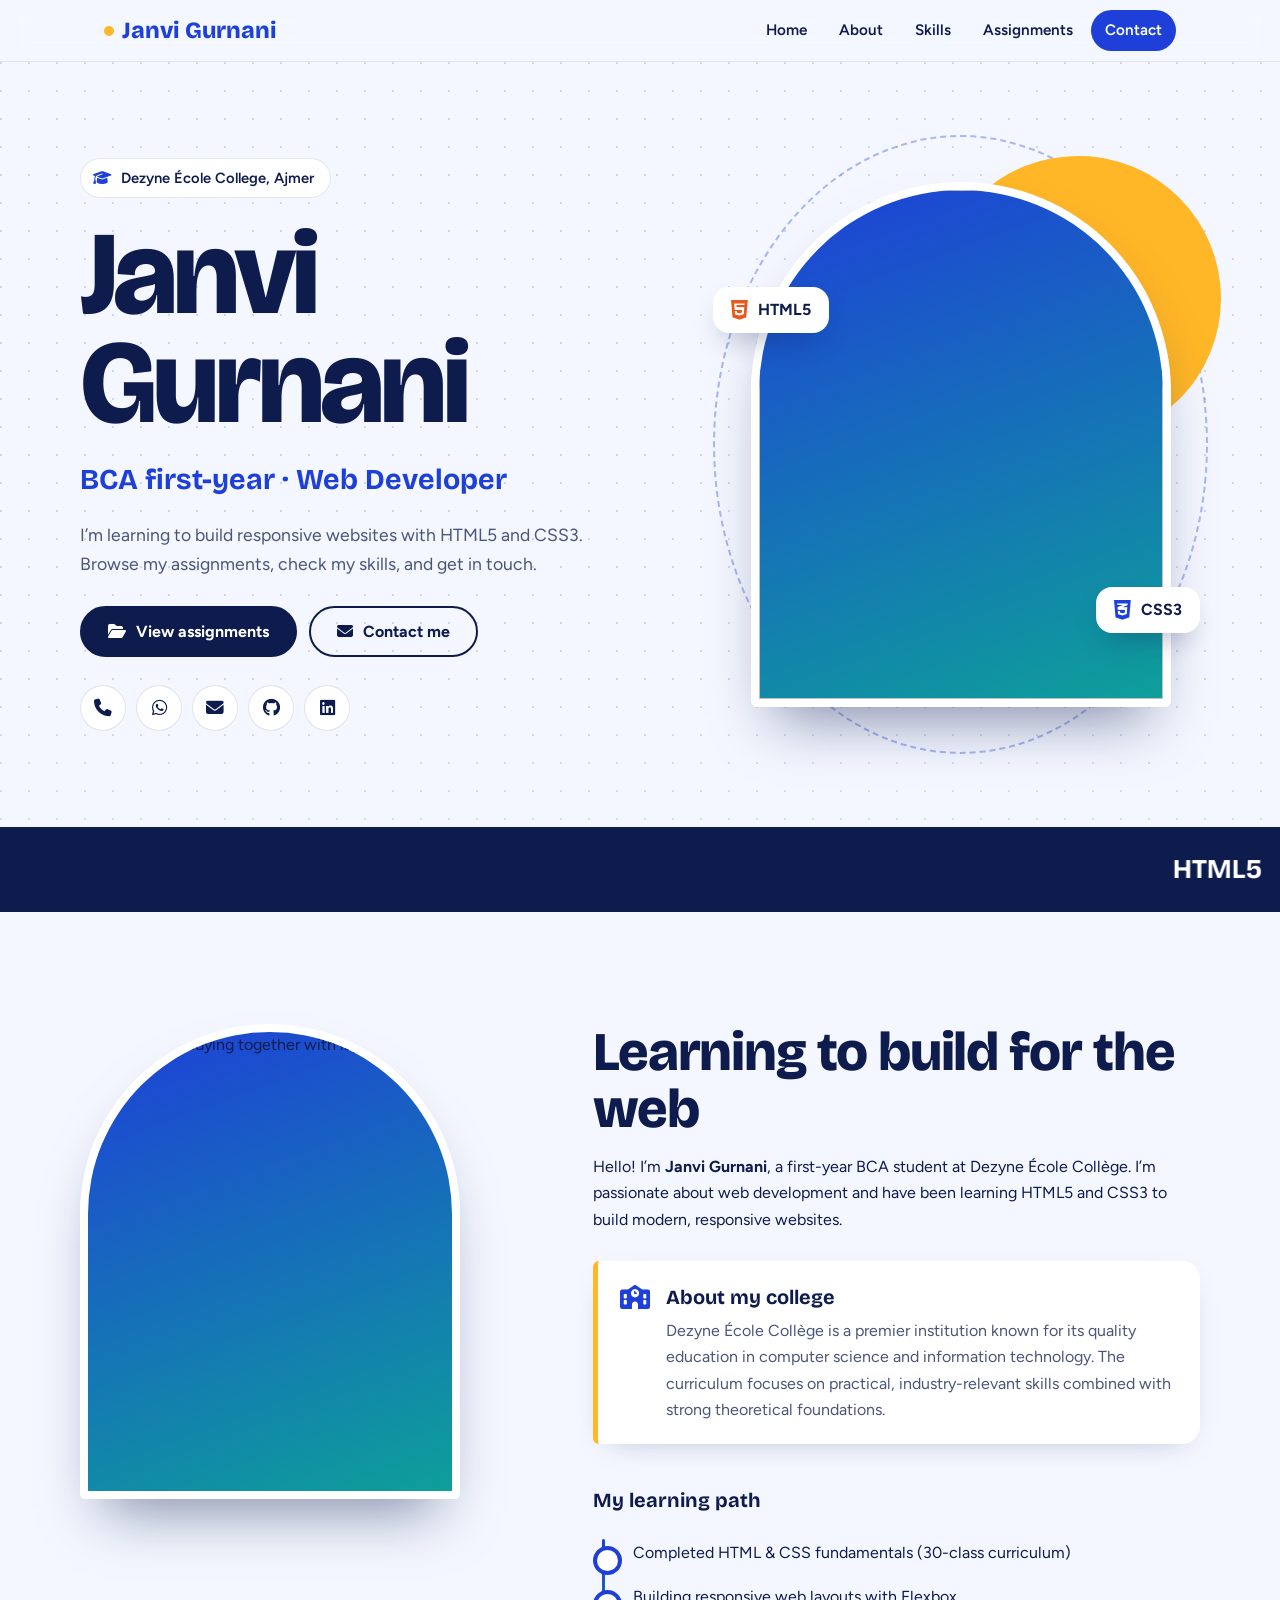
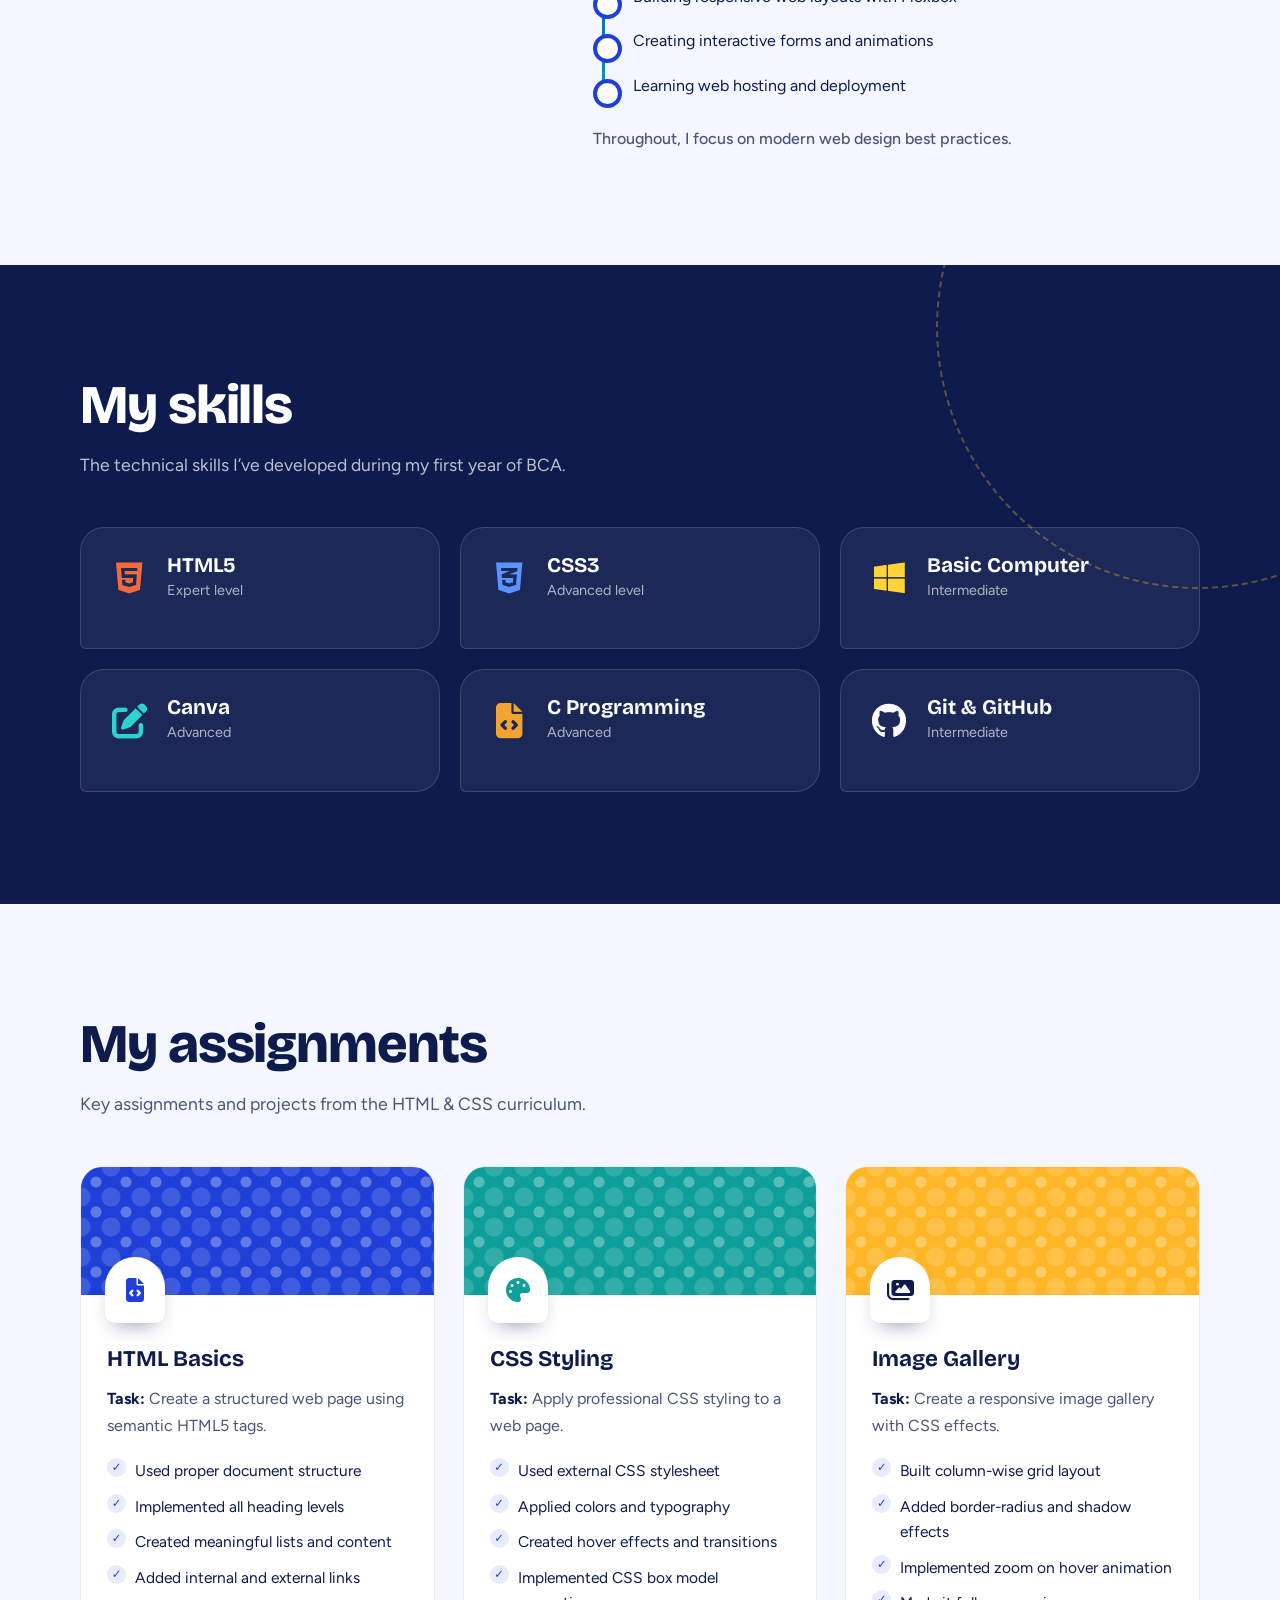
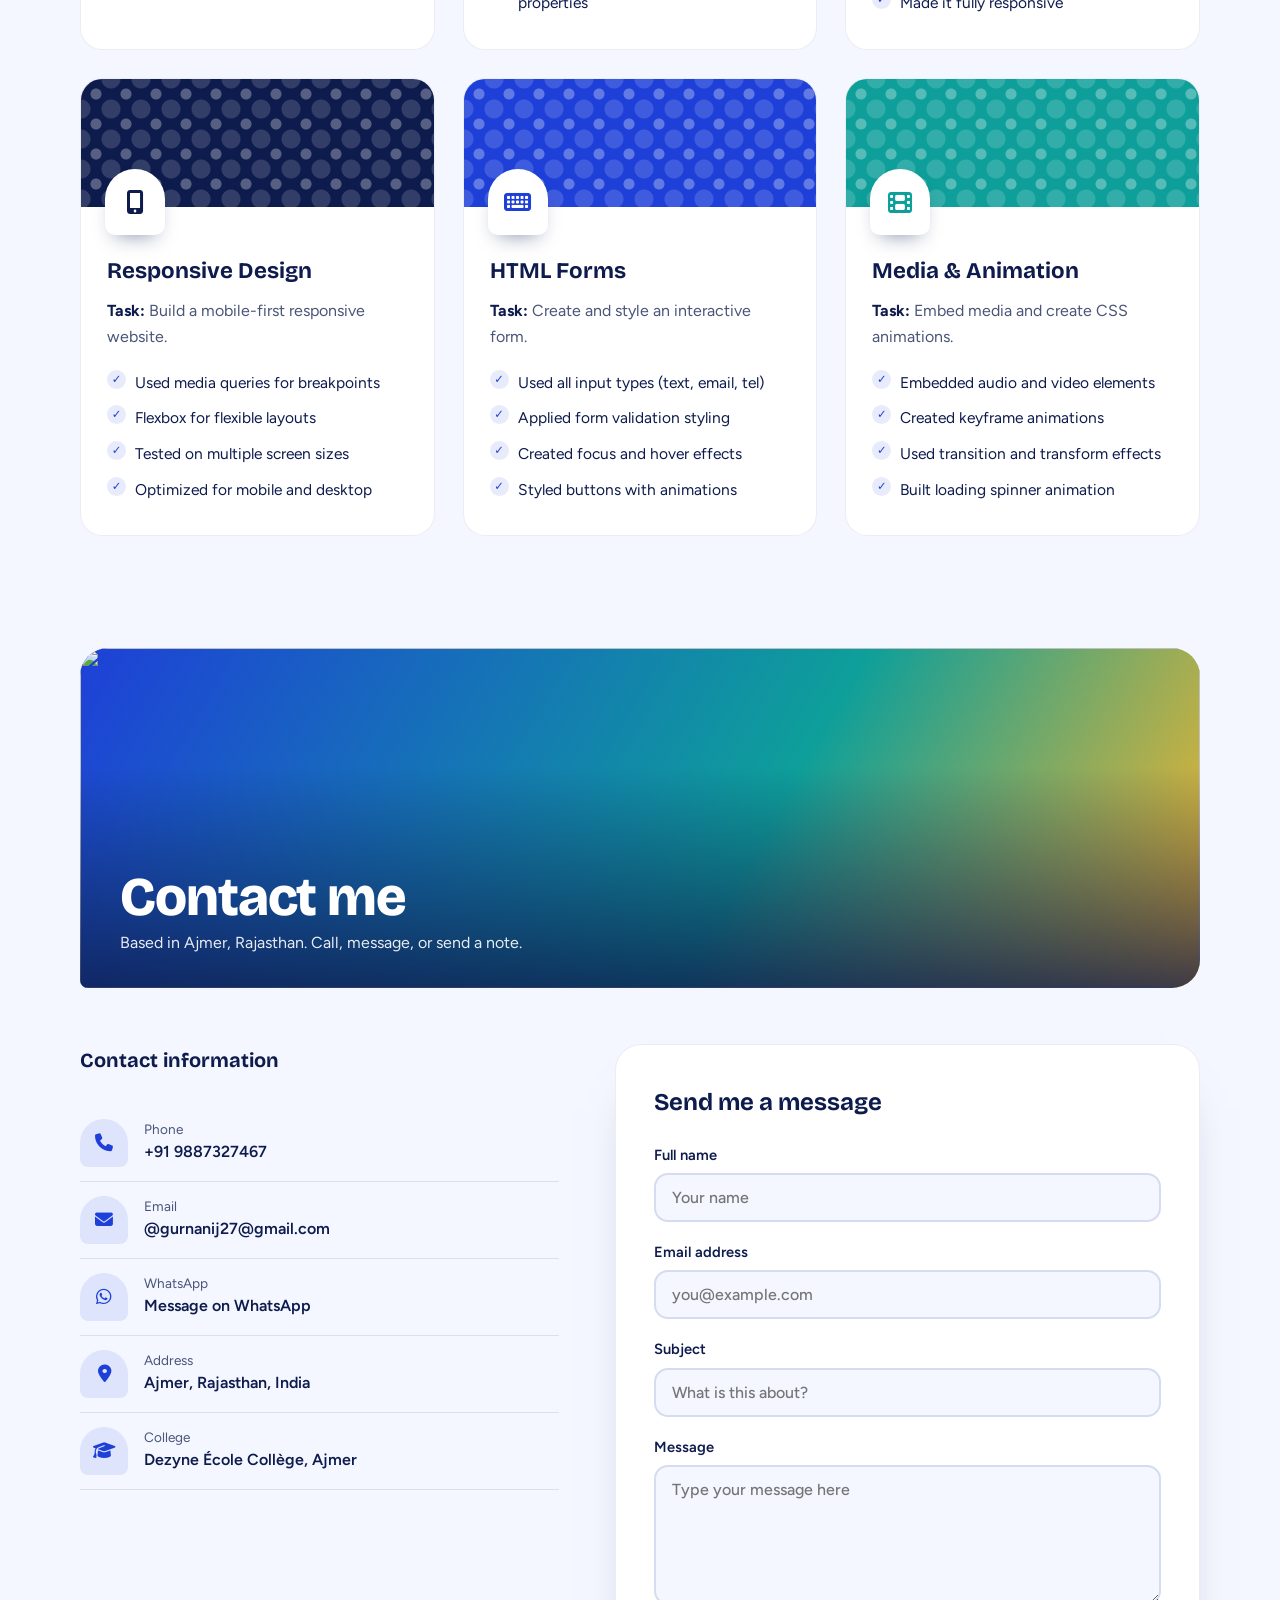
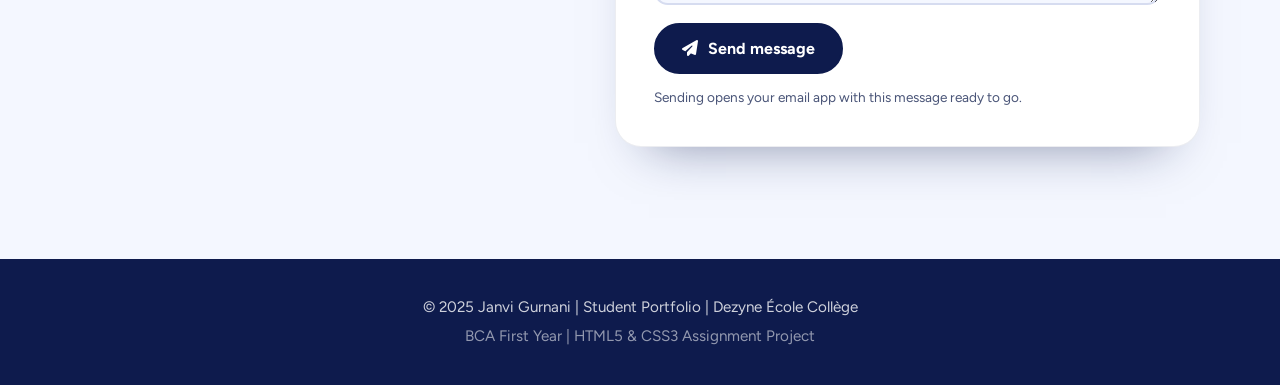
==== commit 15bee5d2: "Update index.html" ====
--- a/index.html
+++ b/index.html
@@ -139,14 +139,6 @@
                 <p class="level">Expert level</p>
             </div>
         </div>
-        <div class="loading">
-            <div class="load-main">
-                <div class="fill">
-                </div>
-            </div>
-            <span class="percentage">95%
-            </span>
-        </div>
       </div>
       <div class="skill">
         <div class="skill-main">
@@ -156,65 +148,37 @@
                 <p class="level">Advanced level</p>
             </div>
         </div>
-        <div class="loading">
-            <div class="load-main">
-                <div class="fill f2">
-                </div>
-            </div>
-            <span class="percentage">90%
-            </span>
-        </div>
-      </div>
-      <div class="skill">
-        <div class="skill-main">
-            <i class="fab fa-js" style="color: #FFD43B;;"></i>
+        
+      </div>
+      <div class="skill">
+        <div class="skill-main">
+            <i class="fab fa-windows" style="color: #FFD43B;;"></i>
             <div class="js">
-                <h3>JavaScript</h3>
+                <h3>Basic Computer</h3>
                 <p class="level">Intermediate</p>
             </div>
         </div>
-        <div class="loading">
-            <div class="load-main">
-                <div class="fill f3">
-                </div>
-            </div>
-            <span class="percentage">70%
-            </span>
-        </div>
-      </div>
-      <div class="skill">
-        <div class="skill-main">
-            <i class="fas fa-mobile-alt" style="color: #2DD4CF;"></i>
+    
+      </div>
+      <div class="skill">
+        <div class="skill-main">
+            <i class="fas fa-edit" style="color: #2DD4CF;"></i>
             <div class="responsive">
-                <h3>Responsive Design</h3>
+                <h3>Canva</h3>
                 <p class="level">Advanced</p>
             </div>
         </div>
-        <div class="loading">
-            <div class="load-main">
-                <div class="fill f4">
-                </div>
-            </div>
-            <span class="percentage">85%
-            </span>
-        </div>
-      </div>
-      <div class="skill">
-        <div class="skill-main">
-            <i class="fas fa-layer-group" style="color: #f1a42f;"></i>
+        
+      </div>
+      <div class="skill">
+        <div class="skill-main">
+            <i class="fas fa-file-code" style="color: #f1a42f;"></i>
             <div class="flex">
-                <h3>Flexbox &amp; Grid</h3>
+                <h3>C Programming</h3>
                 <p class="level">Advanced</p>
             </div>
         </div>
-        <div class="loading">
-            <div class="load-main">
-                <div class="fill f5">
-                </div>
-            </div>
-            <span class="percentage">88%
-            </span>
-        </div>
+
       </div>
       <div class="skill">
         <div class="skill-main">
@@ -224,14 +188,7 @@
                 <p class="level">Intermediate</p>
             </div>
         </div>
-        <div class="loading">
-            <div class="load-main">
-                <div class="fill f6">
-                </div>
-            </div>
-            <span class="percentage">75%
-            </span>
-        </div>
+    
       </div>
     </div>
   </div>
@@ -452,4 +409,4 @@
   <p>BCA First Year | HTML5 &amp; CSS3 Assignment Project</p>
 </footer>
 </body>
-</html>+</html>
